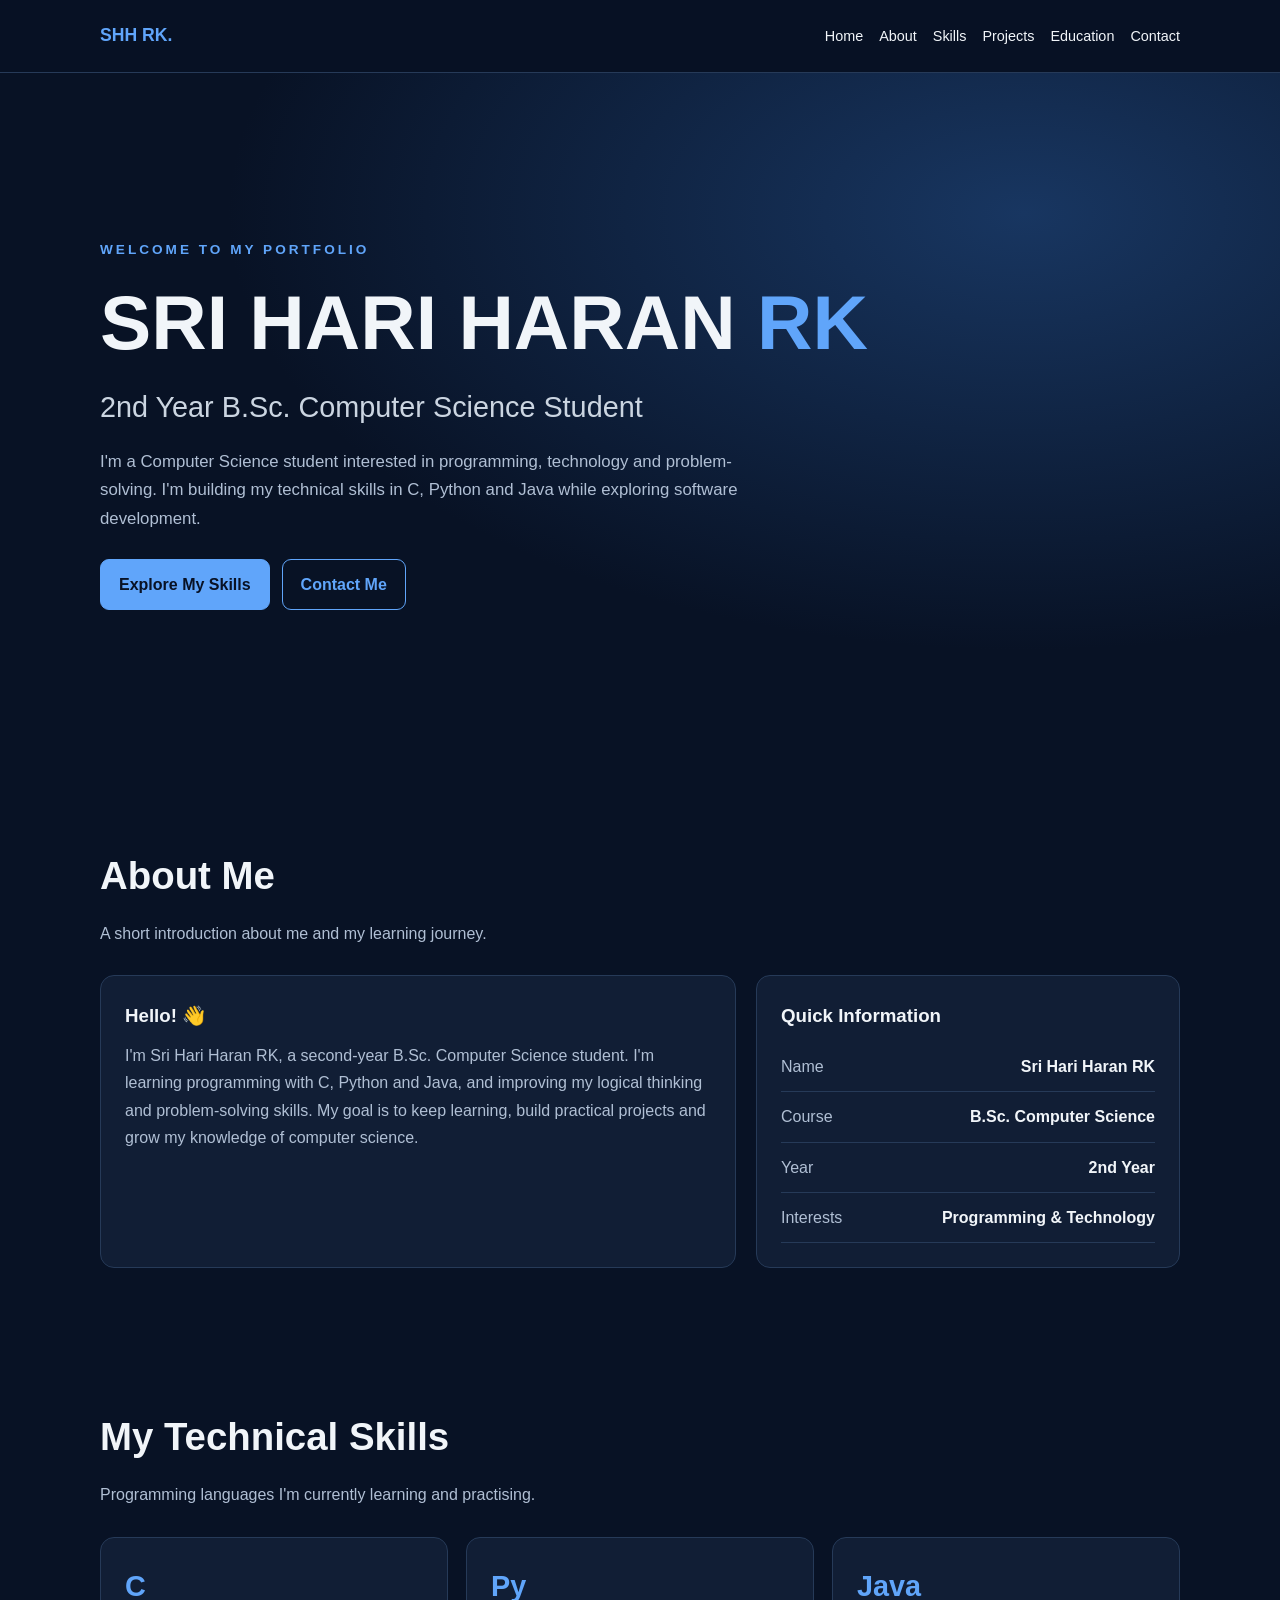
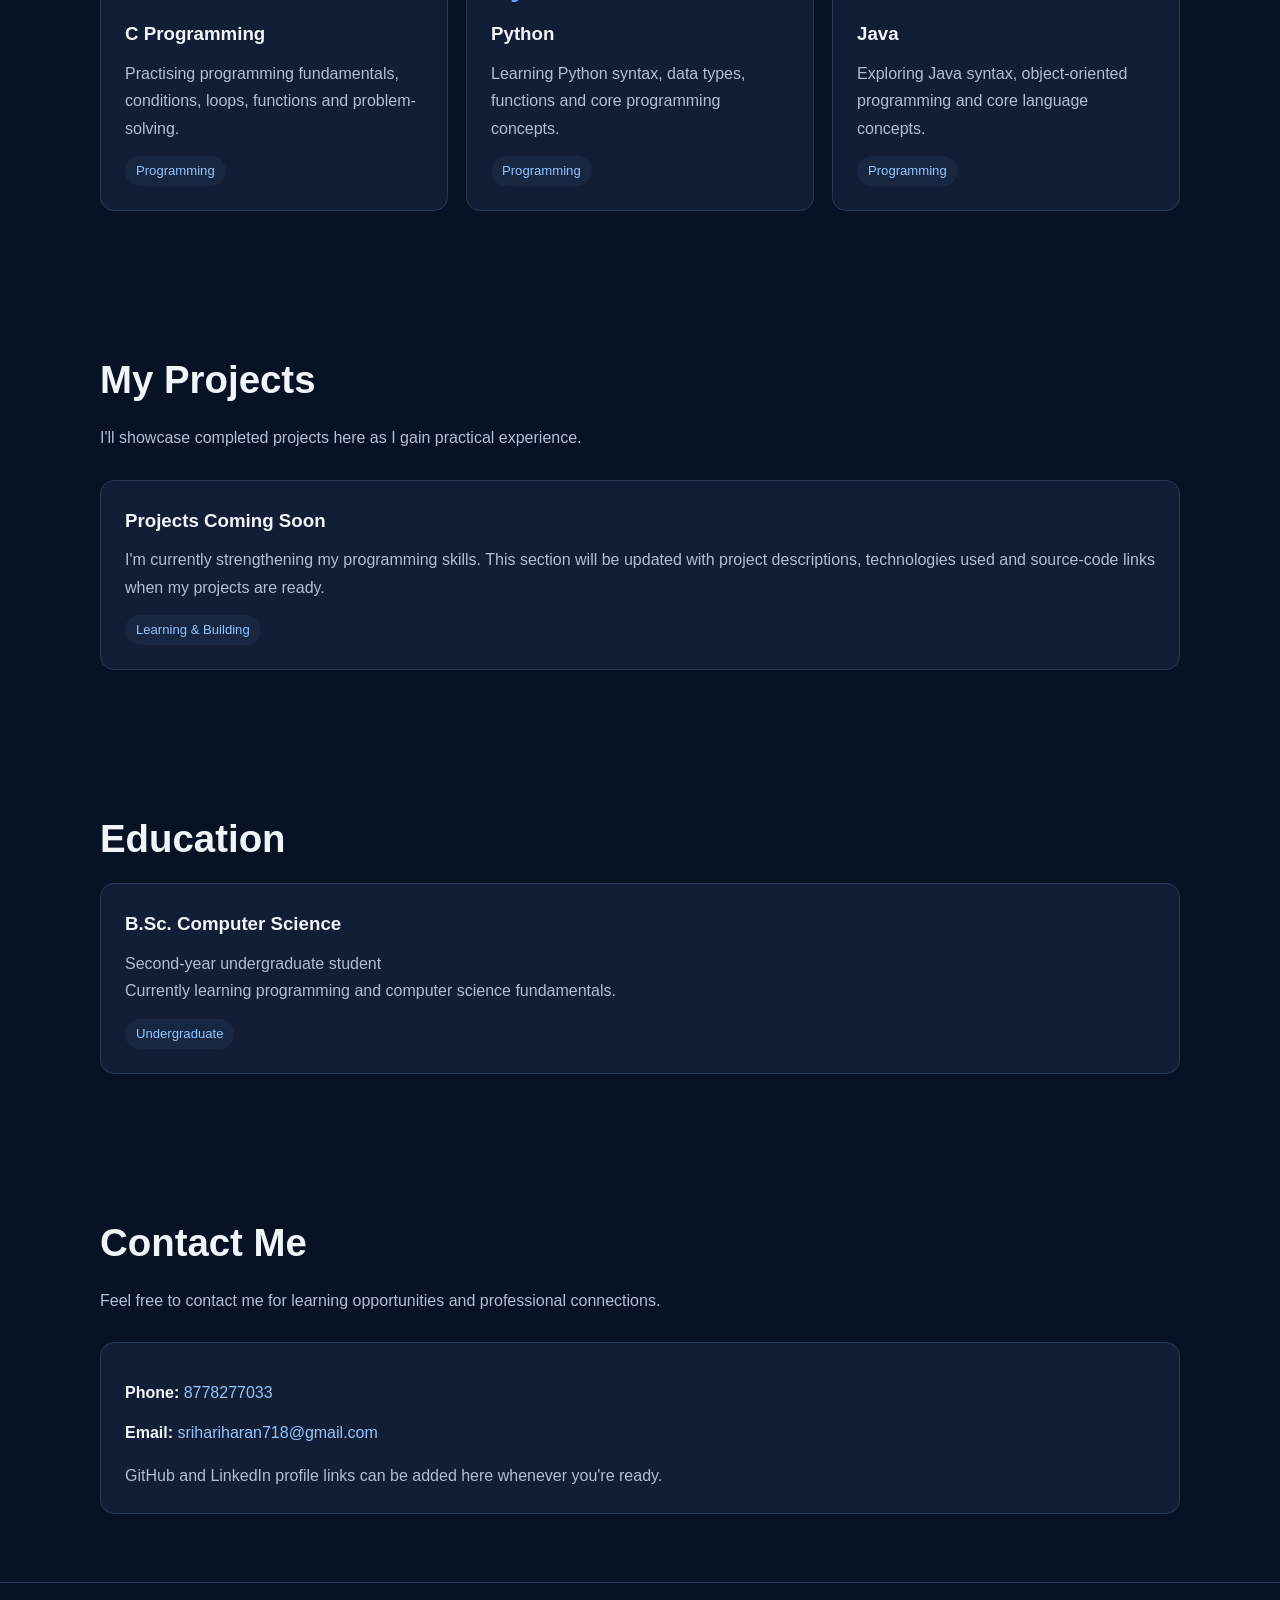
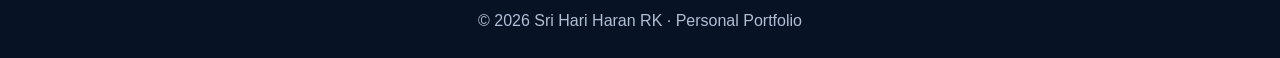
==== index.html @ cce4a56f "Add files via upload" ====
<!DOCTYPE html>
<html lang="en">
<head>
  <meta charset="UTF-8">
  <meta name="viewport" content="width=device-width, initial-scale=1.0">
  <meta name="theme-color" content="#081225">
  <meta name="description" content="Sri Hari Haran RK - B.Sc. Computer Science Student Portfolio">
  <title>Sri Hari Haran RK | Portfolio</title>
  <link rel="stylesheet" href="style.css">

</head>
<body>
  <header>
    <nav class="container" aria-label="Main navigation">
      <a class="logo" href="#home">SHH RK.</a>
      <ul class="nav-links">
        <li><a href="#home">Home</a></li>
        <li><a href="#about">About</a></li>
        <li><a href="#skills">Skills</a></li>
        <li><a href="#projects">Projects</a></li>
        <li><a href="#education">Education</a></li>
        <li><a href="#contact">Contact</a></li>
      </ul>
    </nav>
  </header>

  <main>
    <section class="hero" id="home">
      <div class="container">
        <p class="eyebrow">WELCOME TO MY PORTFOLIO</p>
        <h1>SRI HARI HARAN <span>RK</span></h1>
        <h2>2nd Year B.Sc. Computer Science Student</h2>
        <p class="intro">
          I'm a Computer Science student interested in programming,
          technology and problem-solving. I'm building my technical
          skills in C, Python and Java while exploring software development.
        </p>
        <div class="buttons">
          <a class="btn primary" href="#skills">Explore My Skills</a>
          <a class="btn" href="#contact">Contact Me</a>
        </div>
      </div>
    </section>

    <section id="about">
      <div class="container">
        <h2 class="section-title">About Me</h2>
        <p class="section-description">A short introduction about me and my learning journey.</p>
        <div class="about-layout">
          <article class="card">
            <h3>Hello! 👋</h3>
            <p>
              I'm Sri Hari Haran RK, a second-year B.Sc. Computer Science
              student. I'm learning programming with C, Python and Java,
              and improving my logical thinking and problem-solving skills.
              My goal is to keep learning, build practical projects and
              grow my knowledge of computer science.
            </p>
          </article>
          <div class="card">
            <h3>Quick Information</h3>
            <div class="info-row"><span>Name</span><strong>Sri Hari Haran RK</strong></div>
            <div class="info-row"><span>Course</span><strong>B.Sc. Computer Science</strong></div>
            <div class="info-row"><span>Year</span><strong>2nd Year</strong></div>
            <div class="info-row"><span>Interests</span><strong>Programming & Technology</strong></div>
          </div>
        </div>
      </div>
    </section>

    <section id="skills">
      <div class="container">
        <h2 class="section-title">My Technical Skills</h2>
        <p class="section-description">Programming languages I'm currently learning and practising.</p>
        <div class="grid">
          <article class="card">
            <div class="skill-icon">C</div>
            <h3>C Programming</h3>
            <p>Practising programming fundamentals, conditions, loops, functions and problem-solving.</p>
            <span class="tag">Programming</span>
          </article>
          <article class="card">
            <div class="skill-icon">Py</div>
            <h3>Python</h3>
            <p>Learning Python syntax, data types, functions and core programming concepts.</p>
            <span class="tag">Programming</span>
          </article>
          <article class="card">
            <div class="skill-icon">Java</div>
            <h3>Java</h3>
            <p>Exploring Java syntax, object-oriented programming and core language concepts.</p>
            <span class="tag">Programming</span>
          </article>
        </div>
      </div>
    </section>

    <section id="projects">
      <div class="container">
        <h2 class="section-title">My Projects</h2>
        <p class="section-description">I'll showcase completed projects here as I gain practical experience.</p>
        <article class="card">
          <h3>Projects Coming Soon</h3>
          <p>
            I'm currently strengthening my programming skills. This section
            will be updated with project descriptions, technologies used and
            source-code links when my projects are ready.
          </p>
          <span class="tag">Learning & Building</span>
        </article>
      </div>
    </section>

    <section id="education">
      <div class="container">
        <h2 class="section-title">Education</h2>
        <article class="card">
          <h3>B.Sc. Computer Science</h3>
          <p>Second-year undergraduate student</p>
          <p>Currently learning programming and computer science fundamentals.</p>
          <span class="tag">Undergraduate</span>
        </article>
      </div>
    </section>

    <section id="contact">
      <div class="container">
        <h2 class="section-title">Contact Me</h2>
        <p class="section-description">Feel free to contact me for learning opportunities and professional connections.</p>
        <div class="card">
          <div class="contact-item">
            <strong>Phone:</strong>
            <a class="contact-link" href="tel:+918778277033">8778277033</a>
          </div>
          <div class="contact-item">
            <strong>Email:</strong>
            <a class="contact-link" href="mailto:srihariharan718@gmail.com">srihariharan718@gmail.com</a>
          </div>
          <p style="margin-top: 16px;">
            GitHub and LinkedIn profile links can be added here whenever you're ready.
          </p>
        </div>
      </div>
    </section>
  </main>

  <footer>
    <div class="container">© <span id="year"></span> Sri Hari Haran RK · Personal Portfolio</div>
  </footer>

  <script src="script.js"></script>
</body>
</html>
---- style.css ----
:root {
      --bg: #081225;
      --panel: #111e35;
      --blue: #60a5fa;
      --text: #f1f5f9;
      --muted: #b0bfd4;
      --border: #263a58;
    }
    * { box-sizing: border-box; margin: 0; padding: 0; }
    html { scroll-behavior: smooth; scroll-padding-top: 90px; }
    body {
      font-family: Arial, Helvetica, sans-serif;
      background: var(--bg);
      color: var(--text);
      line-height: 1.7;
    }
    a { color: inherit; text-decoration: none; }
    .container { width: min(1080px, 90%); margin: auto; }
    header {
      position: sticky; top: 0; z-index: 10;
      background: rgba(8, 18, 37, .97);
      border-bottom: 1px solid var(--border);
    }
    nav {
      min-height: 72px; display: flex; align-items: center;
      justify-content: space-between; gap: 18px; padding: 12px 0;
    }
    .logo { color: var(--blue); font-size: 1.1rem; font-weight: 800; }
    .nav-links {
      display: flex; flex-wrap: wrap; gap: 16px;
      list-style: none; font-size: .9rem;
    }
    .nav-links a:hover, .nav-links a:focus { color: var(--blue); }
    .hero {
      min-height: 78vh; display: flex; align-items: center; padding: 85px 0;
      background: radial-gradient(ellipse at 80% 20%, #183661 0%, transparent 55%);
    }
    .eyebrow { color: var(--blue); font-weight: 700; letter-spacing: 3px; font-size: .85rem; }
    h1 {
      font-size: clamp(2.5rem, 7vw, 4.8rem); line-height: 1.12;
      margin: 18px 0; overflow-wrap: anywhere;
    }
    h1 span { color: var(--blue); }
    .hero h2 { color: #cbd5e1; font-size: clamp(1.15rem, 3vw, 1.8rem); font-weight: 500; }
    .intro { color: var(--muted); max-width: 650px; margin-top: 16px; font-size: 1.05rem; }
    .buttons { display: flex; flex-wrap: wrap; gap: 12px; margin-top: 26px; }
    .btn {
      display: inline-block; padding: 11px 18px; border-radius: 9px;
      border: 1px solid var(--blue); color: var(--blue); font-weight: 700;
      transition: transform .2s, background .2s;
    }
    .btn:hover { transform: translateY(-2px); }
    .primary { background: var(--blue); color: #081225; }
    section { padding: 68px 0; }
    .section-title { font-size: clamp(1.8rem, 4vw, 2.4rem); margin-bottom: 12px; }
    .section-description { color: var(--muted); max-width: 700px; margin-bottom: 28px; }
    .grid { display: grid; grid-template-columns: repeat(3, minmax(0, 1fr)); gap: 18px; }
    .card {
      background: var(--panel); border: 1px solid var(--border);
      padding: 24px; border-radius: 14px; height: 100%; overflow-wrap: anywhere;
    }
    .card h3 { margin-bottom: 10px; }
    .card p { color: var(--muted); }
    .skill-icon { color: var(--blue); font-size: 1.8rem; font-weight: 800; margin-bottom: 8px; }
    .tag {
      display: inline-block; margin-top: 14px; padding: 4px 11px;
      border-radius: 20px; background: #172742; color: #93c5fd; font-size: .82rem;
    }
    .about-layout { display: grid; grid-template-columns: 1.2fr .8fr; gap: 20px; }
    .info-row {
      display: flex; justify-content: space-between; flex-wrap: wrap; gap: 8px;
      padding: 11px 0; border-bottom: 1px solid var(--border);
    }
    .info-row span { color: var(--muted); }
    .contact-link { color: #93c5fd; overflow-wrap: anywhere; }
    .contact-item { margin: 12px 0; }
    footer { text-align: center; padding: 24px; color: var(--muted); border-top: 1px solid var(--border); }
    :focus-visible { outline: 2px solid var(--blue); outline-offset: 4px; }
    @media (max-width: 720px) {
      nav { align-items: flex-start; flex-direction: column; }
      .nav-links { gap: 10px 15px; }
      .grid, .about-layout { grid-template-columns: 1fr; }
      .hero { min-height: 65vh; padding: 62px 0; }
      section { padding: 50px 0; }
    }
    @media (prefers-reduced-motion: reduce) {
      html { scroll-behavior: auto; }
      * { transition: none !important; }
    }
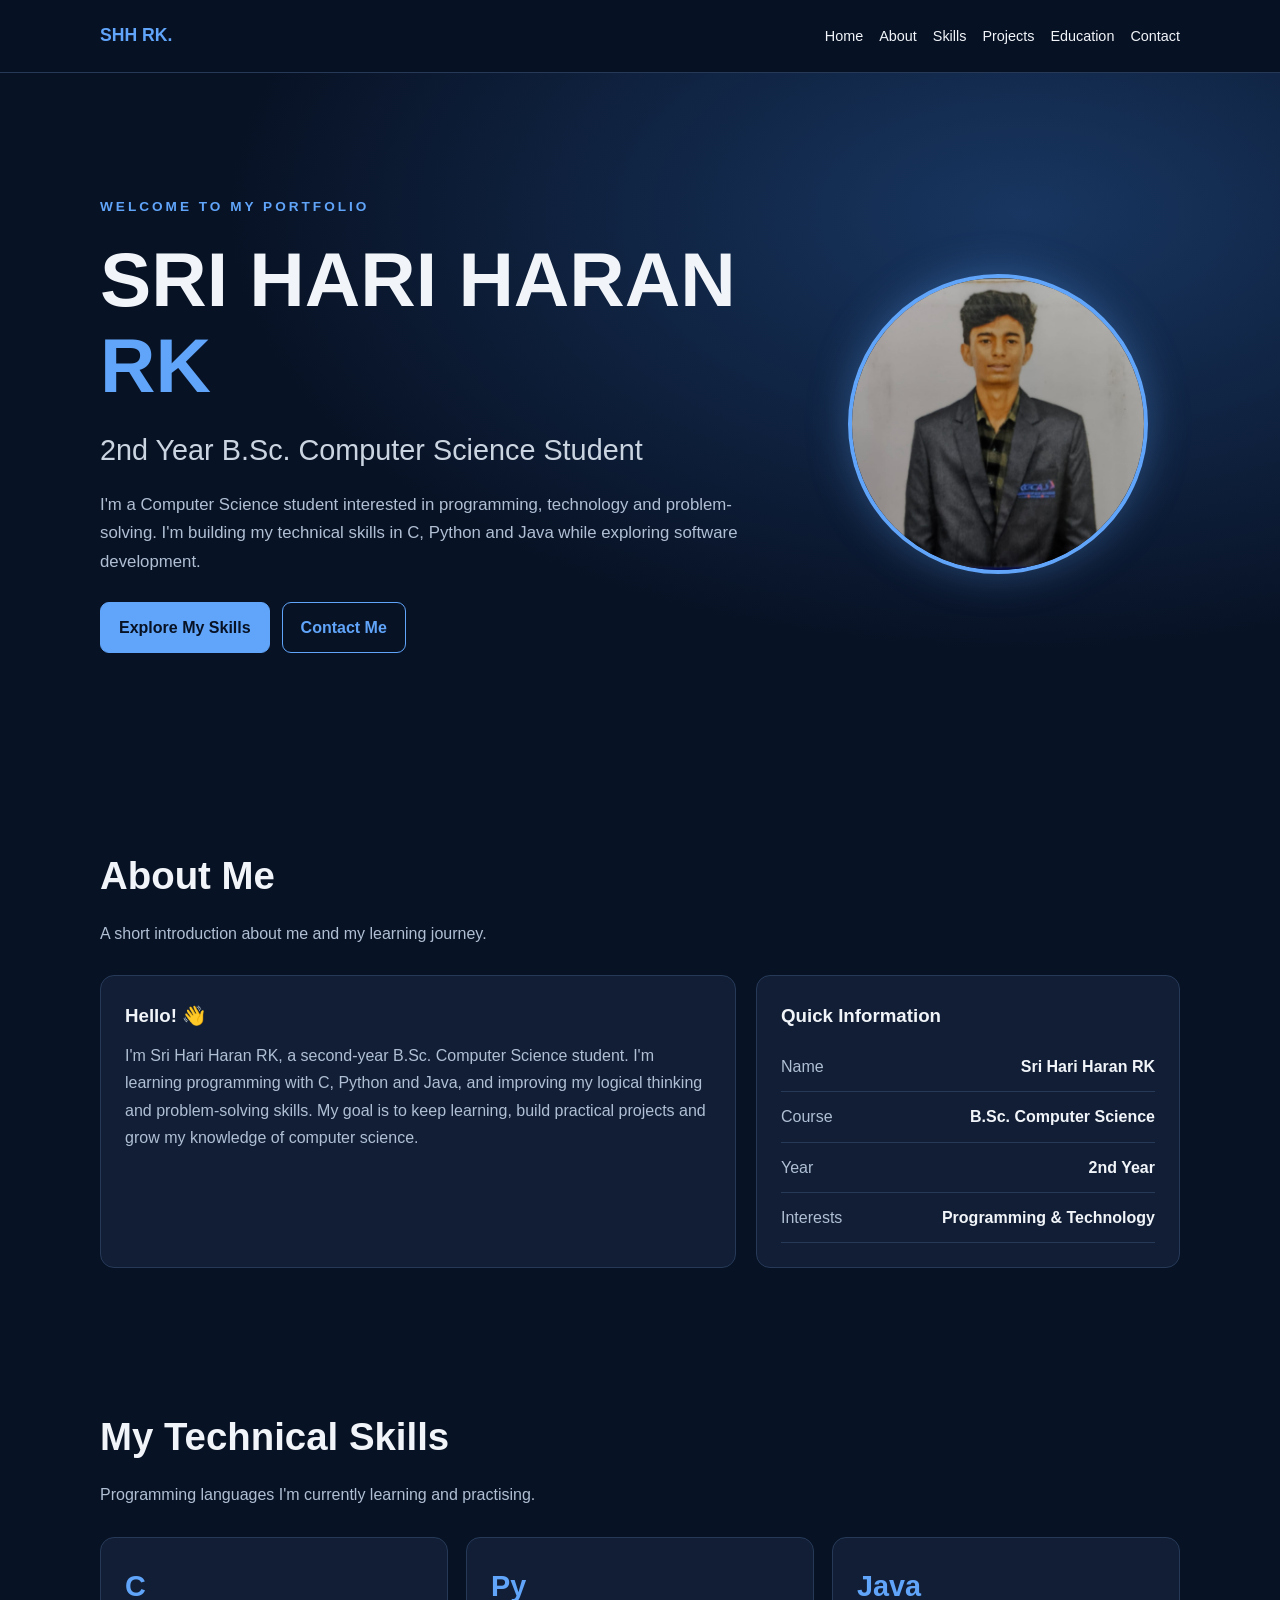
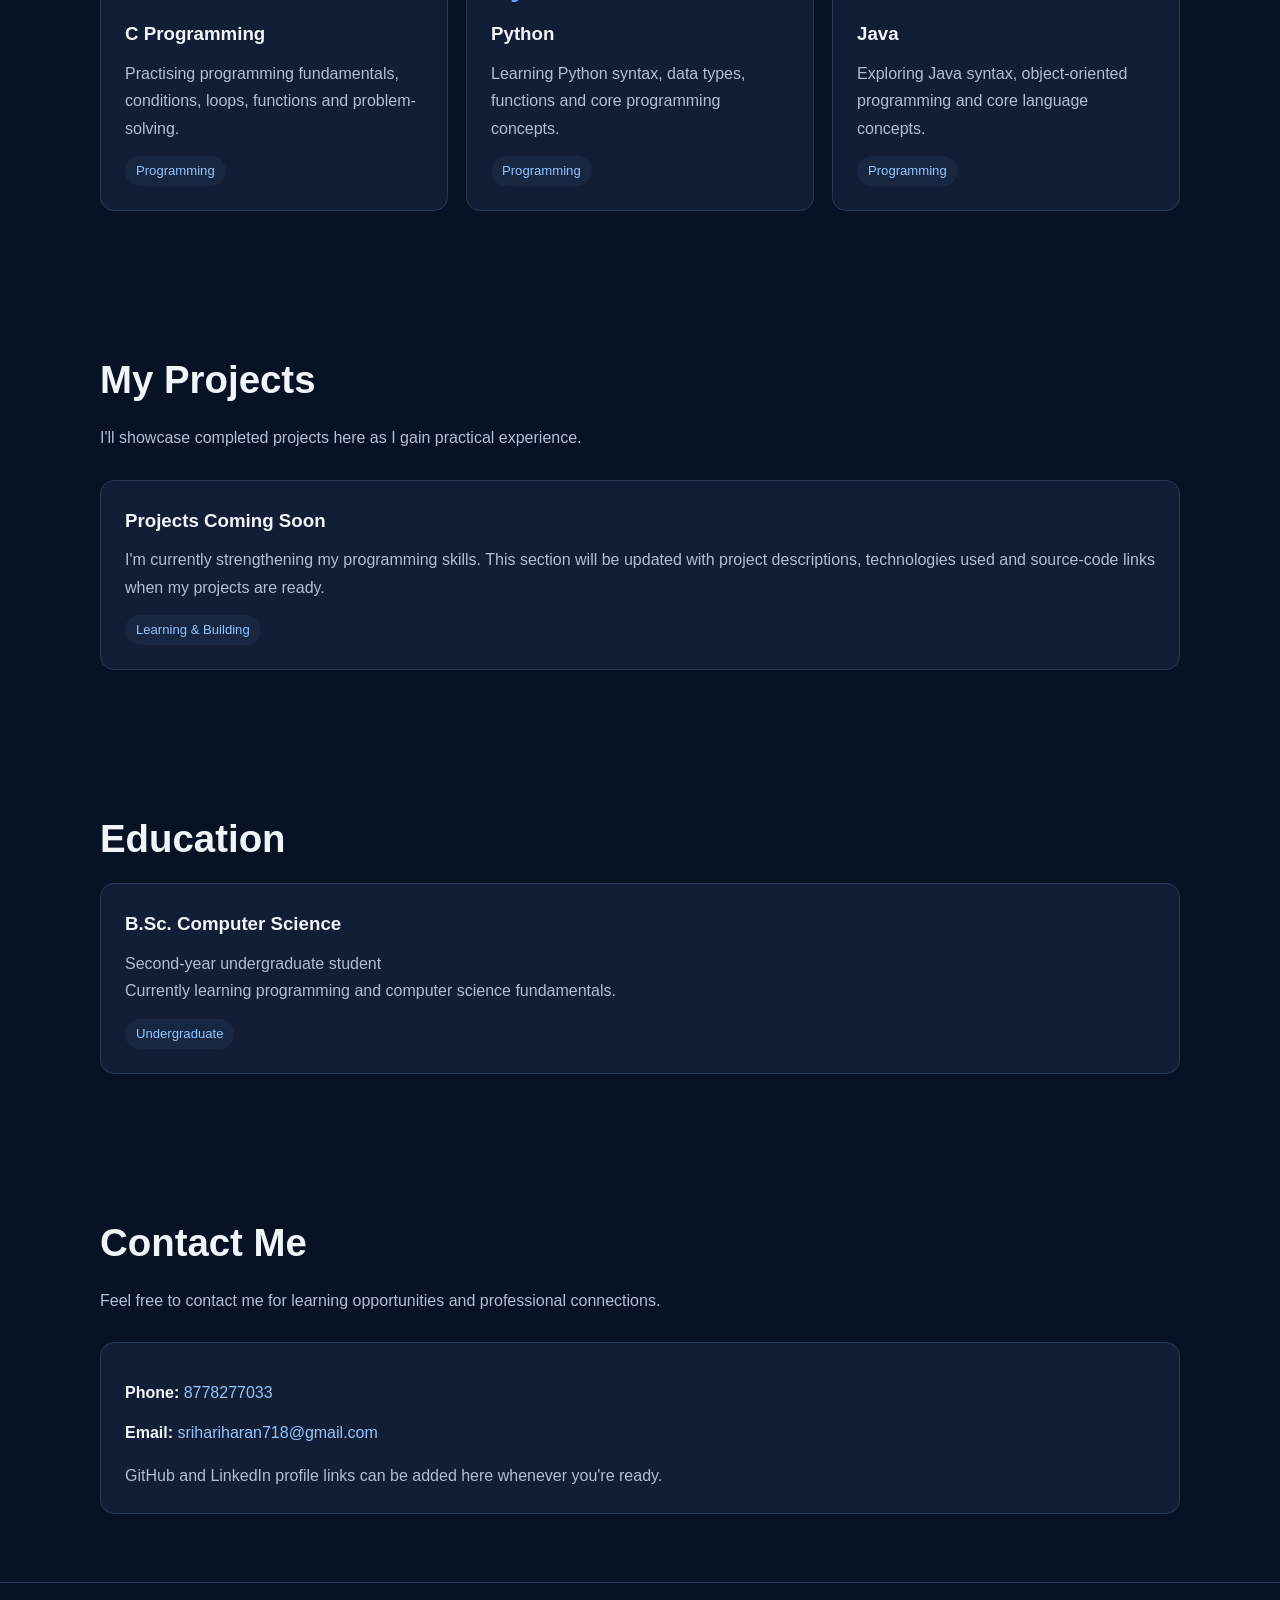
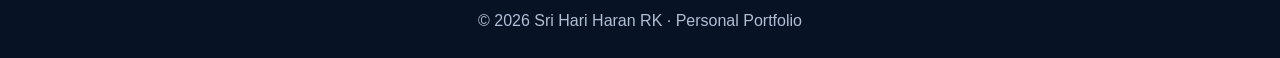
==== commit 98ab927b: "Add files via upload" ====
--- a/index.html
+++ b/index.html
@@ -26,7 +26,8 @@
 
   <main>
     <section class="hero" id="home">
-      <div class="container">
+      <div class="container hero-layout">
+        <div class="hero-text">
         <p class="eyebrow">WELCOME TO MY PORTFOLIO</p>
         <h1>SRI HARI HARAN <span>RK</span></h1>
         <h2>2nd Year B.Sc. Computer Science Student</h2>
@@ -39,6 +40,8 @@
           <a class="btn primary" href="#skills">Explore My Skills</a>
           <a class="btn" href="#contact">Contact Me</a>
         </div>
+        </div>
+        <img class="profile-photo" src="profile.jpg" alt="Sri Hari Haran RK">
       </div>
     </section>
 
--- a/style.css
+++ b/style.css
@@ -34,6 +34,12 @@
     .hero {
       min-height: 78vh; display: flex; align-items: center; padding: 85px 0;
       background: radial-gradient(ellipse at 80% 20%, #183661 0%, transparent 55%);
+    }
+    .hero-layout { display: grid; grid-template-columns: 1.3fr .7fr; gap: 40px; align-items: center; }
+    .profile-photo {
+      width: min(300px, 100%); aspect-ratio: 1; justify-self: center;
+      object-fit: cover; object-position: center top; border-radius: 50%;
+      border: 4px solid var(--blue); box-shadow: 0 0 40px rgba(96, 165, 250, .35);
     }
     .eyebrow { color: var(--blue); font-weight: 700; letter-spacing: 3px; font-size: .85rem; }
     h1 {
@@ -81,6 +87,8 @@
       .nav-links { gap: 10px 15px; }
       .grid, .about-layout { grid-template-columns: 1fr; }
       .hero { min-height: 65vh; padding: 62px 0; }
+      .hero-layout { grid-template-columns: 1fr; }
+      .profile-photo { order: -1; width: 200px; justify-self: start; }
       section { padding: 50px 0; }
     }
     @media (prefers-reduced-motion: reduce) {
